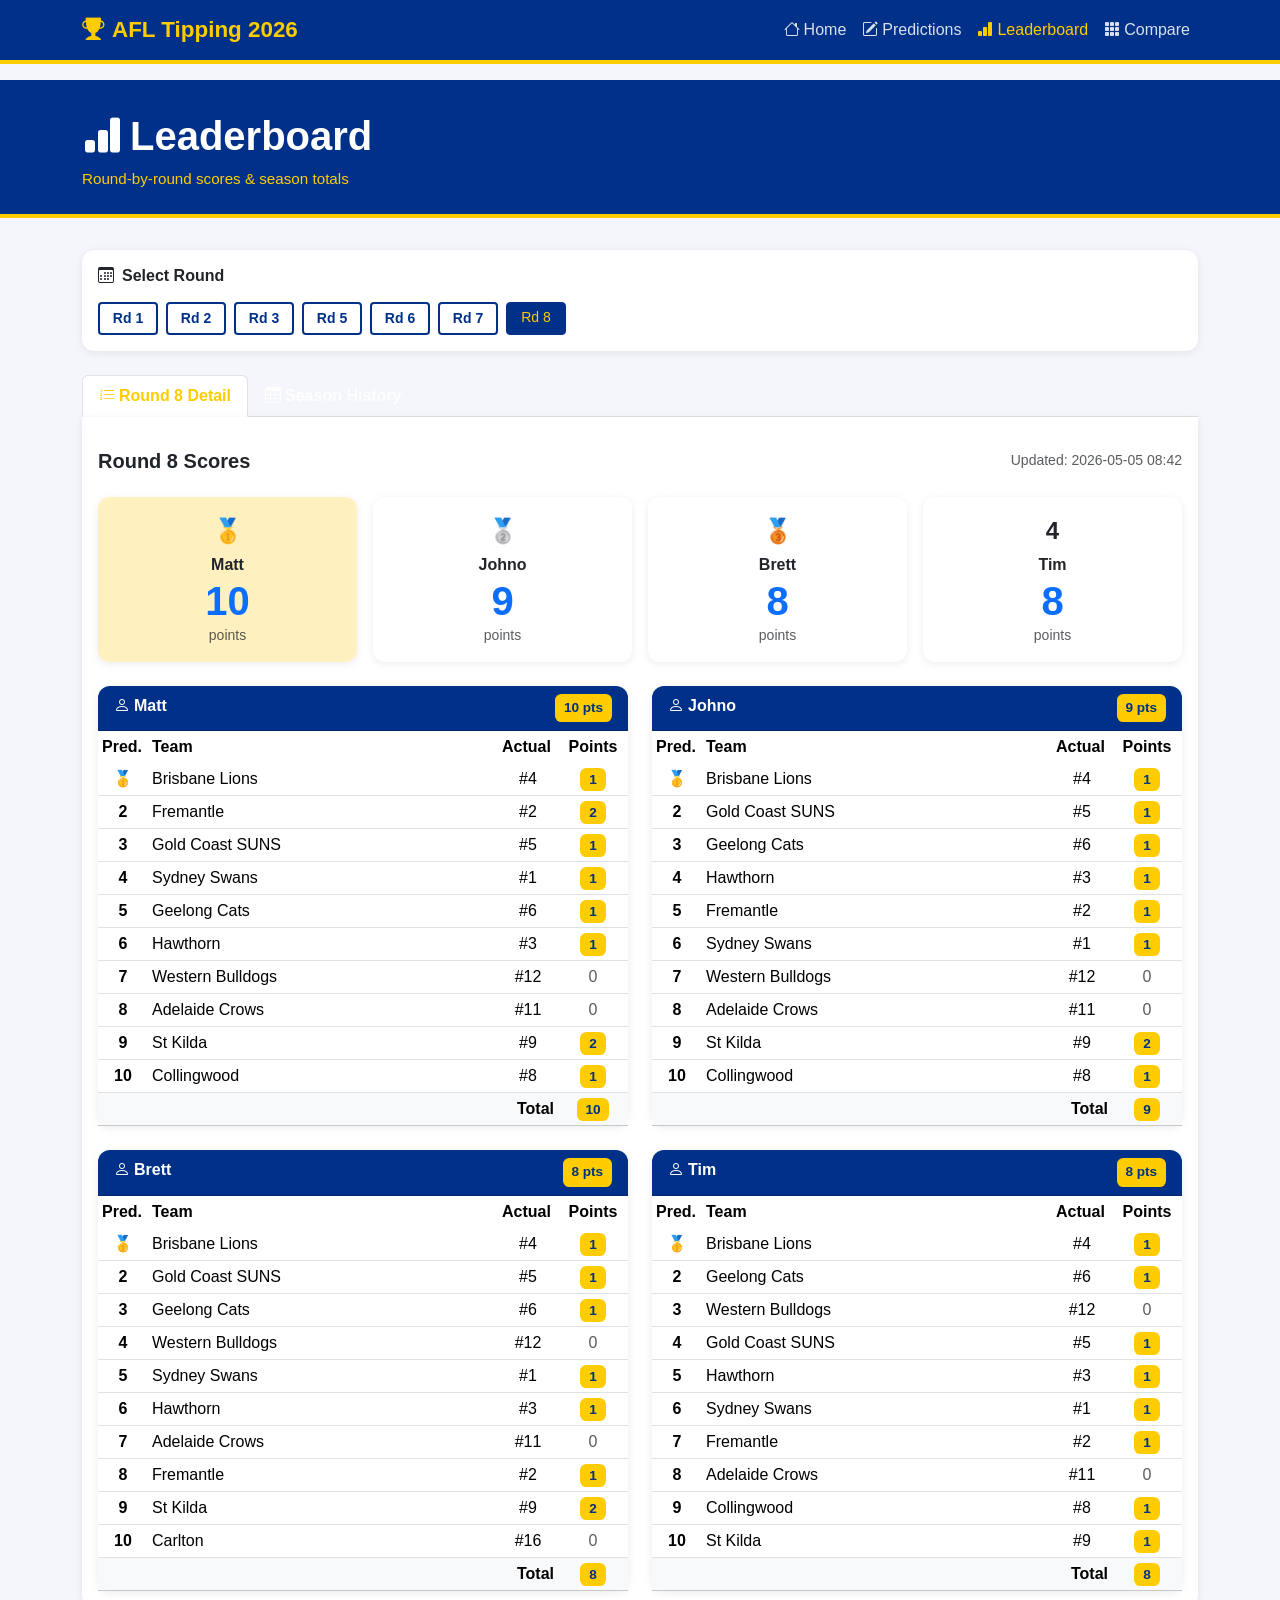
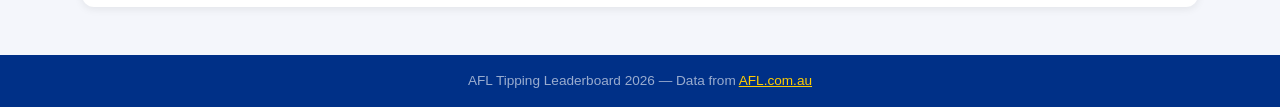
==== leaderboard.html @ b55a7c15 "Deploy static AFL tipping app for GitHub Pages Co-authored-by: Cursor <cursoragent@cursor.com>" ====
<!doctype html>
<html lang="en">
<head>
  <meta charset="utf-8">
  <meta name="viewport" content="width=device-width, initial-scale=1">
  <title>Leaderboard – AFL Tipping 2026</title>
  <link href="https://cdn.jsdelivr.net/npm/bootstrap@5.3.3/dist/css/bootstrap.min.css" rel="stylesheet">
  <link href="https://cdn.jsdelivr.net/npm/bootstrap-icons@1.11.3/font/bootstrap-icons.css" rel="stylesheet">
  <link href="css/styles.css" rel="stylesheet">
</head>
<body>
<nav class="navbar navbar-expand-lg">
  <div class="container">
    <a class="navbar-brand" href="index.html"><i class="bi bi-trophy-fill me-2"></i>AFL Tipping 2026</a>
    <button class="navbar-toggler" type="button" data-bs-toggle="collapse" data-bs-target="#navMenu">
      <span class="navbar-toggler-icon"></span>
    </button>
    <div class="collapse navbar-collapse" id="navMenu">
      <ul class="navbar-nav ms-auto" id="mainNav"></ul>
    </div>
  </div>
</nav>
<div class="container mt-3" id="alerts"></div>

<div class="page-header"><div class="container">
  <h1><i class="bi bi-bar-chart-fill me-2"></i>Leaderboard</h1>
  <p class="subtitle mb-0">Round-by-round scores &amp; season totals</p>
</div></div>
<div class="container" id="lbRoot"></div>
<footer>
  <div class="container text-center">
    AFL Tipping Leaderboard 2026 &mdash; Data from
    <a href="https://www.afl.com.au/ladder" target="_blank" rel="noopener">AFL.com.au</a>
  </div>
</footer>
<script src="https://cdn.jsdelivr.net/npm/bootstrap@5.3.3/dist/js/bootstrap.bundle.min.js"></script>
<script type="module" src="js/leaderboard-page.js"></script>
</body>
</html>
---- css/styles.css ----
:root {
  --afl-navy: #003087;
  --afl-gold: #ffcc00;
  --afl-light: #f4f6fb;
}

body {
  background: var(--afl-light);
  font-family: 'Segoe UI', sans-serif;
}

.navbar {
  background: var(--afl-navy) !important;
  border-bottom: 4px solid var(--afl-gold);
}
.navbar-brand {
  color: var(--afl-gold) !important;
  font-weight: 700;
  font-size: 1.4rem;
}
.nav-link {
  color: rgba(255, 255, 255, 0.85) !important;
}
.nav-link:hover,
.nav-link.active {
  color: var(--afl-gold) !important;
}

.page-header {
  background: var(--afl-navy);
  color: #fff;
  padding: 2rem 0 1.5rem;
  margin-bottom: 2rem;
  border-bottom: 4px solid var(--afl-gold);
}
.page-header h1 {
  font-weight: 700;
}
.page-header .subtitle {
  color: var(--afl-gold);
  font-size: 0.95rem;
}

.card {
  border: none;
  box-shadow: 0 2px 8px rgba(0, 0, 0, 0.08);
  border-radius: 0.75rem;
}
.card-header {
  background: var(--afl-navy);
  color: #fff;
  border-radius: 0.75rem 0.75rem 0 0 !important;
  font-weight: 600;
}

.btn-afl {
  background: var(--afl-gold);
  border: none;
  color: var(--afl-navy);
  font-weight: 700;
}
.btn-afl:hover {
  background: #e6b800;
  color: var(--afl-navy);
}

.btn-afl-outline {
  border: 2px solid var(--afl-navy);
  color: var(--afl-navy);
  background: transparent;
  font-weight: 600;
}
.btn-afl-outline:hover {
  background: var(--afl-navy);
  color: #fff;
}

.badge-pts {
  background: var(--afl-gold);
  color: var(--afl-navy);
  font-weight: 700;
  font-size: 0.85rem;
  padding: 0.3em 0.65em;
  border-radius: 0.4rem;
}
.badge-pts-0 {
  background: #e9ecef;
  color: #6c757d;
}

.rank-1 {
  color: #c8a000;
  font-weight: 700;
}
.rank-2 {
  color: #6c757d;
  font-weight: 600;
}
.rank-3 {
  color: #a05c00;
  font-weight: 600;
}

.round-btn {
  min-width: 60px;
}
.round-btn.active {
  background: var(--afl-navy);
  color: var(--afl-gold);
  border-color: var(--afl-navy);
}

table thead th {
  background: var(--afl-navy);
  color: #fff;
  border: none;
}
table tbody tr:hover {
  background: #eef2ff;
}

.pts-exact {
  background: #d1f0e0;
  color: #155724;
}
.pts-top1 {
  background: #fff3cd;
  color: #856404;
}
.pts-partial {
  background: #dde8ff;
  color: #003087;
}
.pts-zero {
  color: #aaa;
}

footer {
  background: var(--afl-navy);
  color: rgba(255, 255, 255, 0.6);
  padding: 1rem 0;
  margin-top: 3rem;
  font-size: 0.85rem;
}
footer a {
  color: var(--afl-gold);
}

.legend-swatch {
  display: inline-block;
  width: 18px;
  height: 18px;
  border-radius: 4px;
  border: 1px solid rgba(0, 0, 0, 0.15);
  flex-shrink: 0;
}
.swatch-same {
  background: #fff3cd;
}
.swatch-diff {
  background: #cfe2ff;
}
.swatch-unique {
  background: #fff;
}

.compare-table thead th {
  background: var(--afl-navy);
  color: #fff;
  font-size: 1rem;
  padding: 0.75rem 0.5rem;
}
.compare-table thead th.pos-col {
  width: 80px;
  min-width: 60px;
}
.pos-cell {
  background: #f4f6fb;
  font-size: 1rem;
}
.pos-one {
  background: #fff8e1;
}
.pick-cell {
  padding: 0.6rem 0.5rem;
  transition: background 0.15s;
  min-width: 140px;
}
.cell-same {
  background: #fff3cd;
}
.cell-diff {
  background: #cfe2ff;
}
.cell-empty {
  background: #f8f9fa;
}
.team-name {
  font-weight: 500;
  font-size: 0.9rem;
  display: block;
}
.shared-badge {
  display: inline-block;
  font-size: 0.7rem;
  font-weight: 700;
  padding: 0.1em 0.45em;
  border-radius: 0.3rem;
  margin-top: 0.15rem;
}
.badge-same {
  background: #e6a800;
  color: #fff;
}
.badge-diff {
  background: #0d6efd;
  color: #fff;
}

.sync-banner {
  background: #fff8e1;
  border: 1px solid #ffcc00;
  border-radius: 0.5rem;
  padding: 0.75rem 1rem;
  font-size: 0.9rem;
}
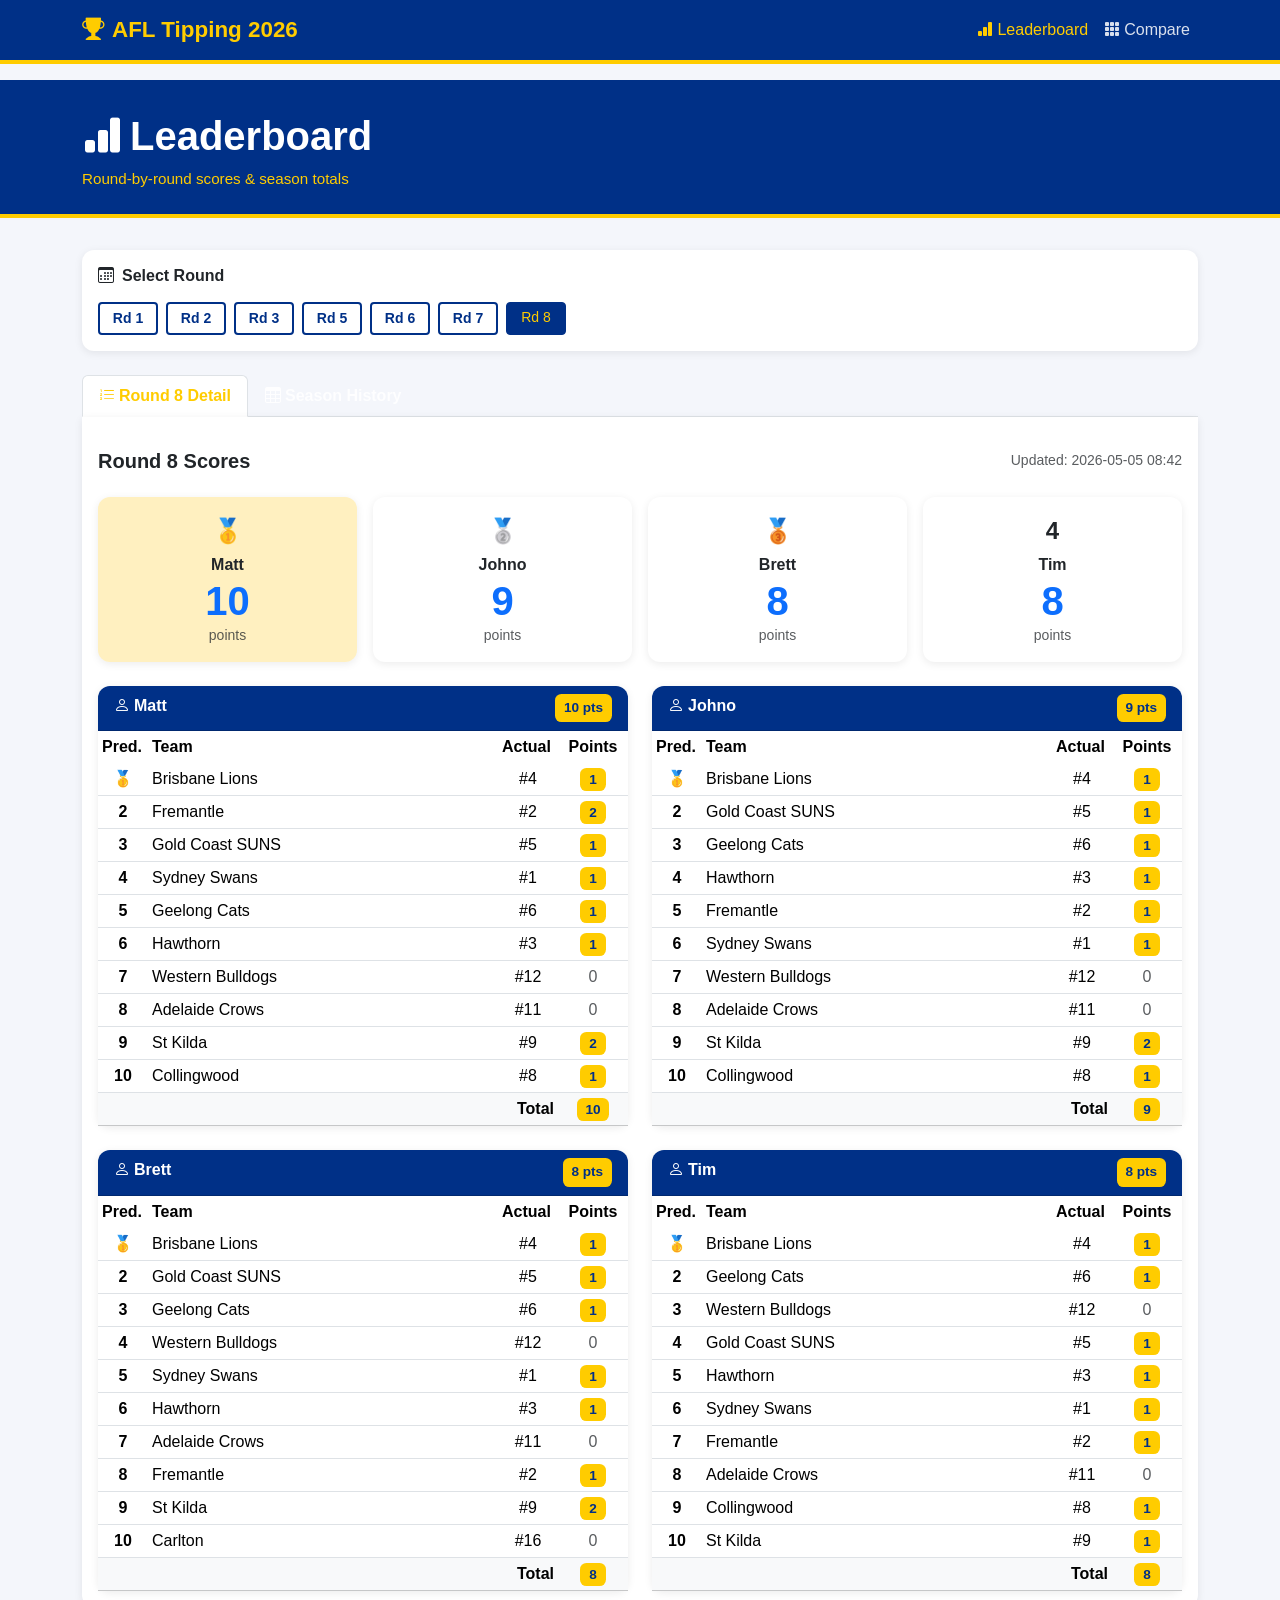
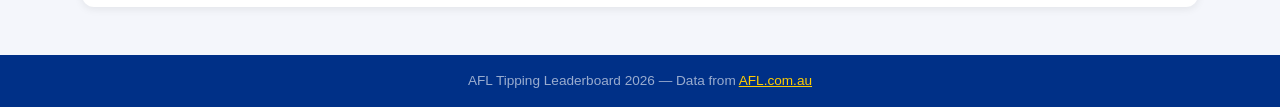
==== commit 8296c351: "Split public leaderboard and admin area behind ?admin URL Co-authored-by: Cursor <cursoragent@cursor" ====
--- a/leaderboard.html
+++ b/leaderboard.html
@@ -2,38 +2,12 @@
 <html lang="en">
 <head>
   <meta charset="utf-8">
-  <meta name="viewport" content="width=device-width, initial-scale=1">
-  <title>Leaderboard – AFL Tipping 2026</title>
-  <link href="https://cdn.jsdelivr.net/npm/bootstrap@5.3.3/dist/css/bootstrap.min.css" rel="stylesheet">
-  <link href="https://cdn.jsdelivr.net/npm/bootstrap-icons@1.11.3/font/bootstrap-icons.css" rel="stylesheet">
-  <link href="css/styles.css" rel="stylesheet">
+  <script>
+    const q = location.search || '';
+    const path = location.pathname.replace(/[^/]*$/, '');
+    const base = path.endsWith('/') ? path : path + '/';
+    location.replace(base + 'index.html' + q);
+  </script>
 </head>
-<body>
-<nav class="navbar navbar-expand-lg">
-  <div class="container">
-    <a class="navbar-brand" href="index.html"><i class="bi bi-trophy-fill me-2"></i>AFL Tipping 2026</a>
-    <button class="navbar-toggler" type="button" data-bs-toggle="collapse" data-bs-target="#navMenu">
-      <span class="navbar-toggler-icon"></span>
-    </button>
-    <div class="collapse navbar-collapse" id="navMenu">
-      <ul class="navbar-nav ms-auto" id="mainNav"></ul>
-    </div>
-  </div>
-</nav>
-<div class="container mt-3" id="alerts"></div>
-
-<div class="page-header"><div class="container">
-  <h1><i class="bi bi-bar-chart-fill me-2"></i>Leaderboard</h1>
-  <p class="subtitle mb-0">Round-by-round scores &amp; season totals</p>
-</div></div>
-<div class="container" id="lbRoot"></div>
-<footer>
-  <div class="container text-center">
-    AFL Tipping Leaderboard 2026 &mdash; Data from
-    <a href="https://www.afl.com.au/ladder" target="_blank" rel="noopener">AFL.com.au</a>
-  </div>
-</footer>
-<script src="https://cdn.jsdelivr.net/npm/bootstrap@5.3.3/dist/js/bootstrap.bundle.min.js"></script>
-<script type="module" src="js/leaderboard-page.js"></script>
-</body>
+<body><p>Redirecting…</p></body>
 </html>
